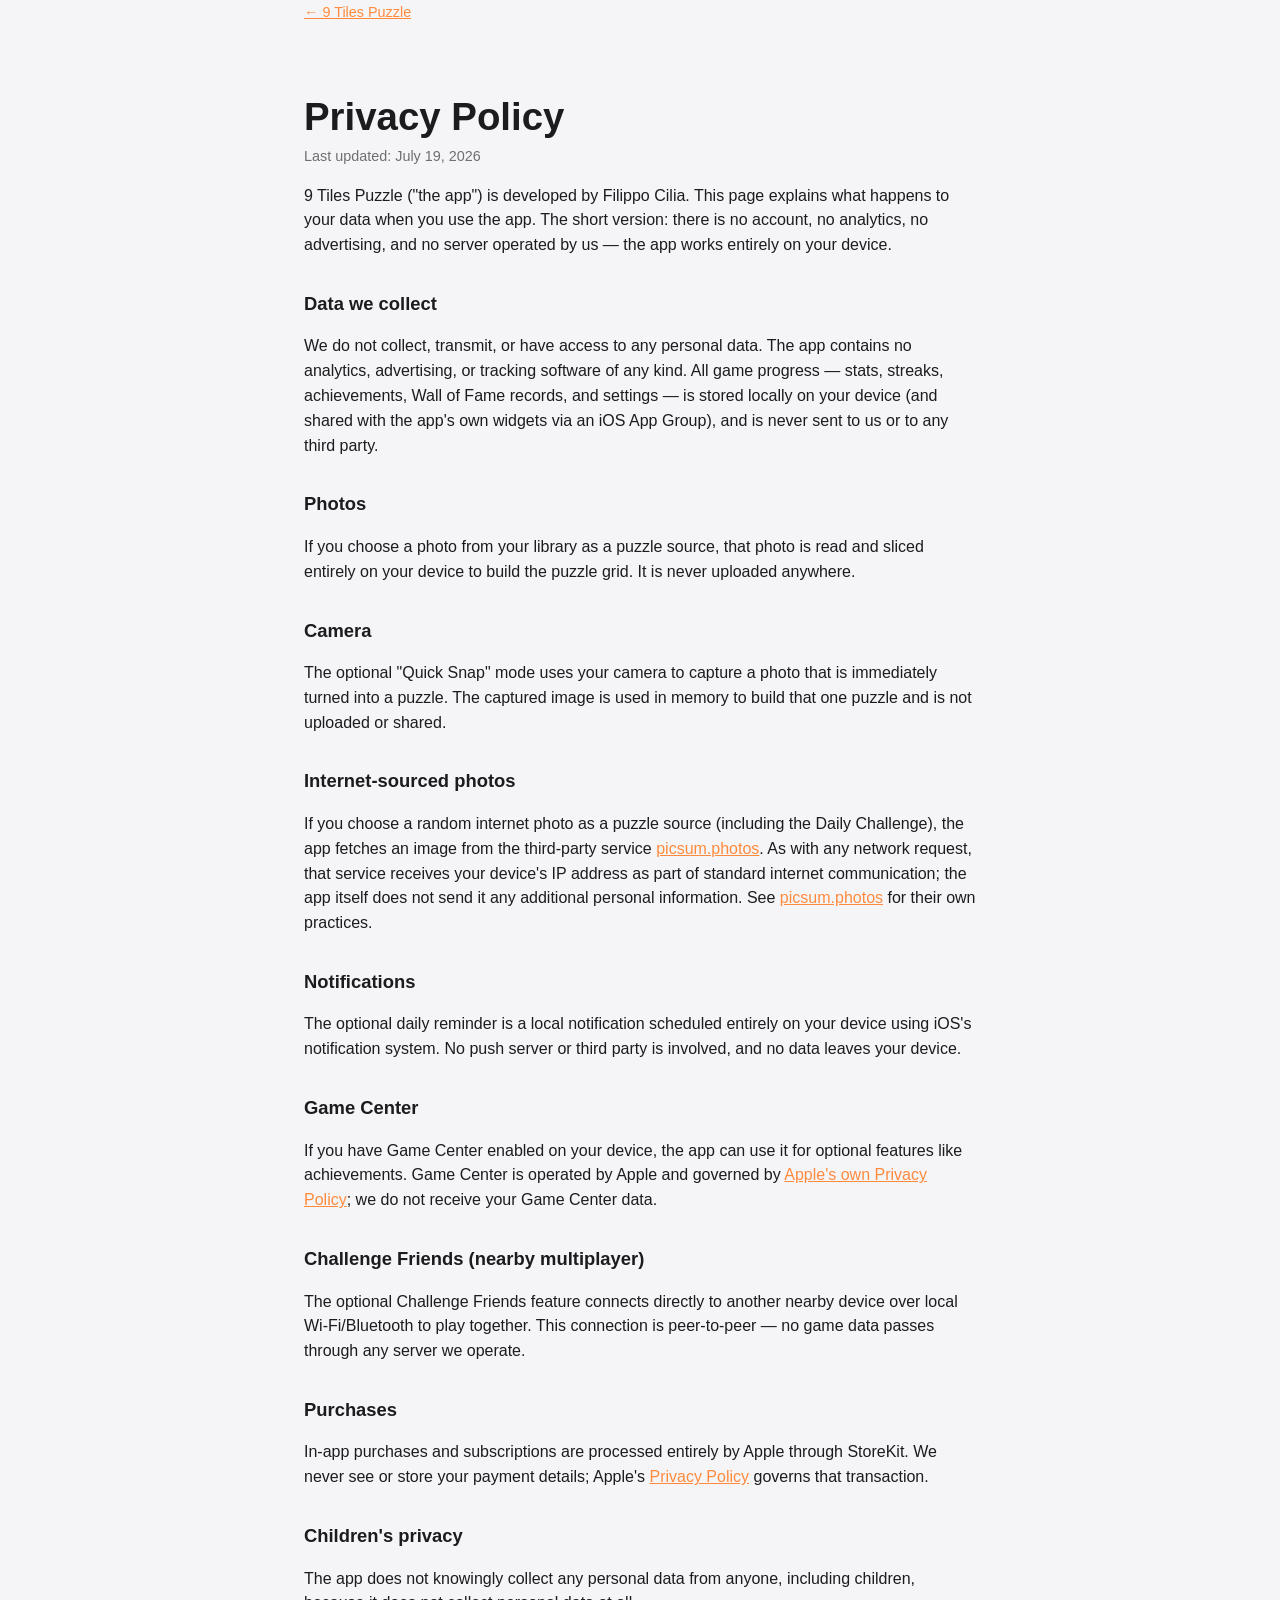
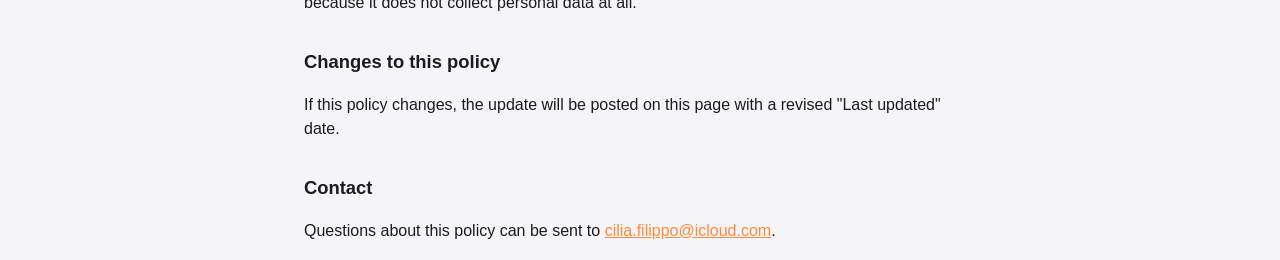
==== docs/privacy-policy.html @ 26ad038a "Add static privacy policy + landing page for GitHub Pages Hosts a simple landing page and Privacy Po" ====
<!doctype html>
<html lang="en">
<head>
  <meta charset="utf-8">
  <meta name="viewport" content="width=device-width, initial-scale=1">
  <title>Privacy Policy — 9 Tiles Puzzle</title>
  <meta name="description" content="Privacy Policy for the 9 Tiles Puzzle iOS app.">
  <link rel="icon" href="assets/favicon.png">
  <link rel="stylesheet" href="style.css">
</head>
<body>
  <div class="wrap legal">
    <a class="back-link" href="index.html">← 9 Tiles Puzzle</a>

    <h1>Privacy Policy</h1>
    <p class="updated">Last updated: July 19, 2026</p>

    <p>9 Tiles Puzzle ("the app") is developed by Filippo Cilia. This page explains what
    happens to your data when you use the app. The short version: there is no account,
    no analytics, no advertising, and no server operated by us — the app works entirely
    on your device.</p>

    <h2>Data we collect</h2>
    <p>We do not collect, transmit, or have access to any personal data. The app contains
    no analytics, advertising, or tracking software of any kind. All game progress —
    stats, streaks, achievements, Wall of Fame records, and settings — is stored locally
    on your device (and shared with the app's own widgets via an iOS App Group), and is
    never sent to us or to any third party.</p>

    <h2>Photos</h2>
    <p>If you choose a photo from your library as a puzzle source, that photo is read and
    sliced entirely on your device to build the puzzle grid. It is never uploaded anywhere.</p>

    <h2>Camera</h2>
    <p>The optional "Quick Snap" mode uses your camera to capture a photo that is
    immediately turned into a puzzle. The captured image is used in memory to build that
    one puzzle and is not uploaded or shared.</p>

    <h2>Internet-sourced photos</h2>
    <p>If you choose a random internet photo as a puzzle source (including the Daily
    Challenge), the app fetches an image from the third-party service
    <a href="https://picsum.photos">picsum.photos</a>. As with any network request, that
    service receives your device's IP address as part of standard internet
    communication; the app itself does not send it any additional personal information.
    See <a href="https://picsum.photos/">picsum.photos</a> for their own practices.</p>

    <h2>Notifications</h2>
    <p>The optional daily reminder is a local notification scheduled entirely on your
    device using iOS's notification system. No push server or third party is involved,
    and no data leaves your device.</p>

    <h2>Game Center</h2>
    <p>If you have Game Center enabled on your device, the app can use it for optional
    features like achievements. Game Center is operated by Apple and governed by
    <a href="https://www.apple.com/legal/privacy/">Apple's own Privacy Policy</a>; we do
    not receive your Game Center data.</p>

    <h2>Challenge Friends (nearby multiplayer)</h2>
    <p>The optional Challenge Friends feature connects directly to another nearby device
    over local Wi-Fi/Bluetooth to play together. This connection is peer-to-peer — no
    game data passes through any server we operate.</p>

    <h2>Purchases</h2>
    <p>In-app purchases and subscriptions are processed entirely by Apple through
    StoreKit. We never see or store your payment details; Apple's
    <a href="https://www.apple.com/legal/privacy/">Privacy Policy</a> governs that
    transaction.</p>

    <h2>Children's privacy</h2>
    <p>The app does not knowingly collect any personal data from anyone, including
    children, because it does not collect personal data at all.</p>

    <h2>Changes to this policy</h2>
    <p>If this policy changes, the update will be posted on this page with a revised
    "Last updated" date.</p>

    <h2>Contact</h2>
    <p>Questions about this policy can be sent to
    <a href="mailto:cilia.filippo@icloud.com">cilia.filippo@icloud.com</a>.</p>
  </div>
</body>
</html>
---- docs/style.css ----
:root {
  color-scheme: light dark;
  --bg: #f5f5f7;
  --surface: #ffffff;
  --text: #1c1c1e;
  --muted: #6e6e73;
  --accent: #ff8a3d;
  --accent2: #ff3d6e;
  --border: #e5e5ea;
}

@media (prefers-color-scheme: dark) {
  :root {
    --bg: #0b0b0d;
    --surface: #17171a;
    --text: #f2f2f3;
    --muted: #9a9aa0;
    --border: #2c2c30;
  }
}

* {
  box-sizing: border-box;
}

html {
  -webkit-text-size-adjust: 100%;
}

body {
  margin: 0;
  background: var(--bg);
  color: var(--text);
  font-family: -apple-system, BlinkMacSystemFont, "SF Pro Text", "Segoe UI", Roboto, sans-serif;
  line-height: 1.55;
}

.wrap {
  max-width: 720px;
  margin: 0 auto;
  padding: 0 1.5rem;
}

header.site {
  padding: 3rem 0 2rem;
  text-align: center;
}

.icon {
  width: 96px;
  height: 96px;
  border-radius: 22px;
  box-shadow: 0 8px 24px rgba(0, 0, 0, 0.18);
}

h1 {
  font-size: clamp(1.75rem, 5vw, 2.4rem);
  margin: 1.25rem 0 0.4rem;
}

.tagline {
  color: var(--muted);
  font-size: 1.1rem;
  margin: 0 0 1.5rem;
}

.badge-row {
  display: flex;
  justify-content: center;
  gap: 0.75rem;
  flex-wrap: wrap;
}

.btn {
  display: inline-block;
  padding: 0.7rem 1.4rem;
  border-radius: 999px;
  text-decoration: none;
  font-weight: 600;
  font-size: 0.95rem;
  transition: opacity 0.15s ease;
}

.btn:hover {
  opacity: 0.85;
}

.btn.primary {
  background: linear-gradient(135deg, var(--accent), var(--accent2));
  color: #fff;
}

.btn.secondary {
  background: var(--surface);
  color: var(--text);
  border: 1px solid var(--border);
}

main {
  padding-bottom: 3rem;
}

section {
  margin-bottom: 2.5rem;
}

section h2 {
  font-size: 1.3rem;
  margin-bottom: 0.9rem;
}

.features {
  display: grid;
  grid-template-columns: repeat(auto-fit, minmax(200px, 1fr));
  gap: 1rem;
  list-style: none;
  padding: 0;
  margin: 0;
}

.features li {
  background: var(--surface);
  border: 1px solid var(--border);
  border-radius: 14px;
  padding: 1rem 1.1rem;
}

.features li strong {
  display: block;
  margin-bottom: 0.25rem;
}

.features li span {
  color: var(--muted);
  font-size: 0.92rem;
}

footer.site {
  border-top: 1px solid var(--border);
  padding: 1.75rem 0 3rem;
  text-align: center;
  color: var(--muted);
  font-size: 0.9rem;
}

footer.site a {
  color: var(--muted);
}

footer.site .links {
  margin-bottom: 0.6rem;
}

footer.site .links a {
  margin: 0 0.5rem;
}

a {
  color: var(--accent);
}

.legal h1 {
  margin-top: 2.5rem;
}

.legal h2 {
  font-size: 1.15rem;
  margin-top: 2rem;
}

.legal p, .legal li {
  color: var(--text);
}

.legal .updated {
  color: var(--muted);
  font-size: 0.9rem;
  margin-top: -0.5rem;
}

.back-link {
  display: inline-block;
  margin-bottom: 1.5rem;
  font-size: 0.9rem;
}
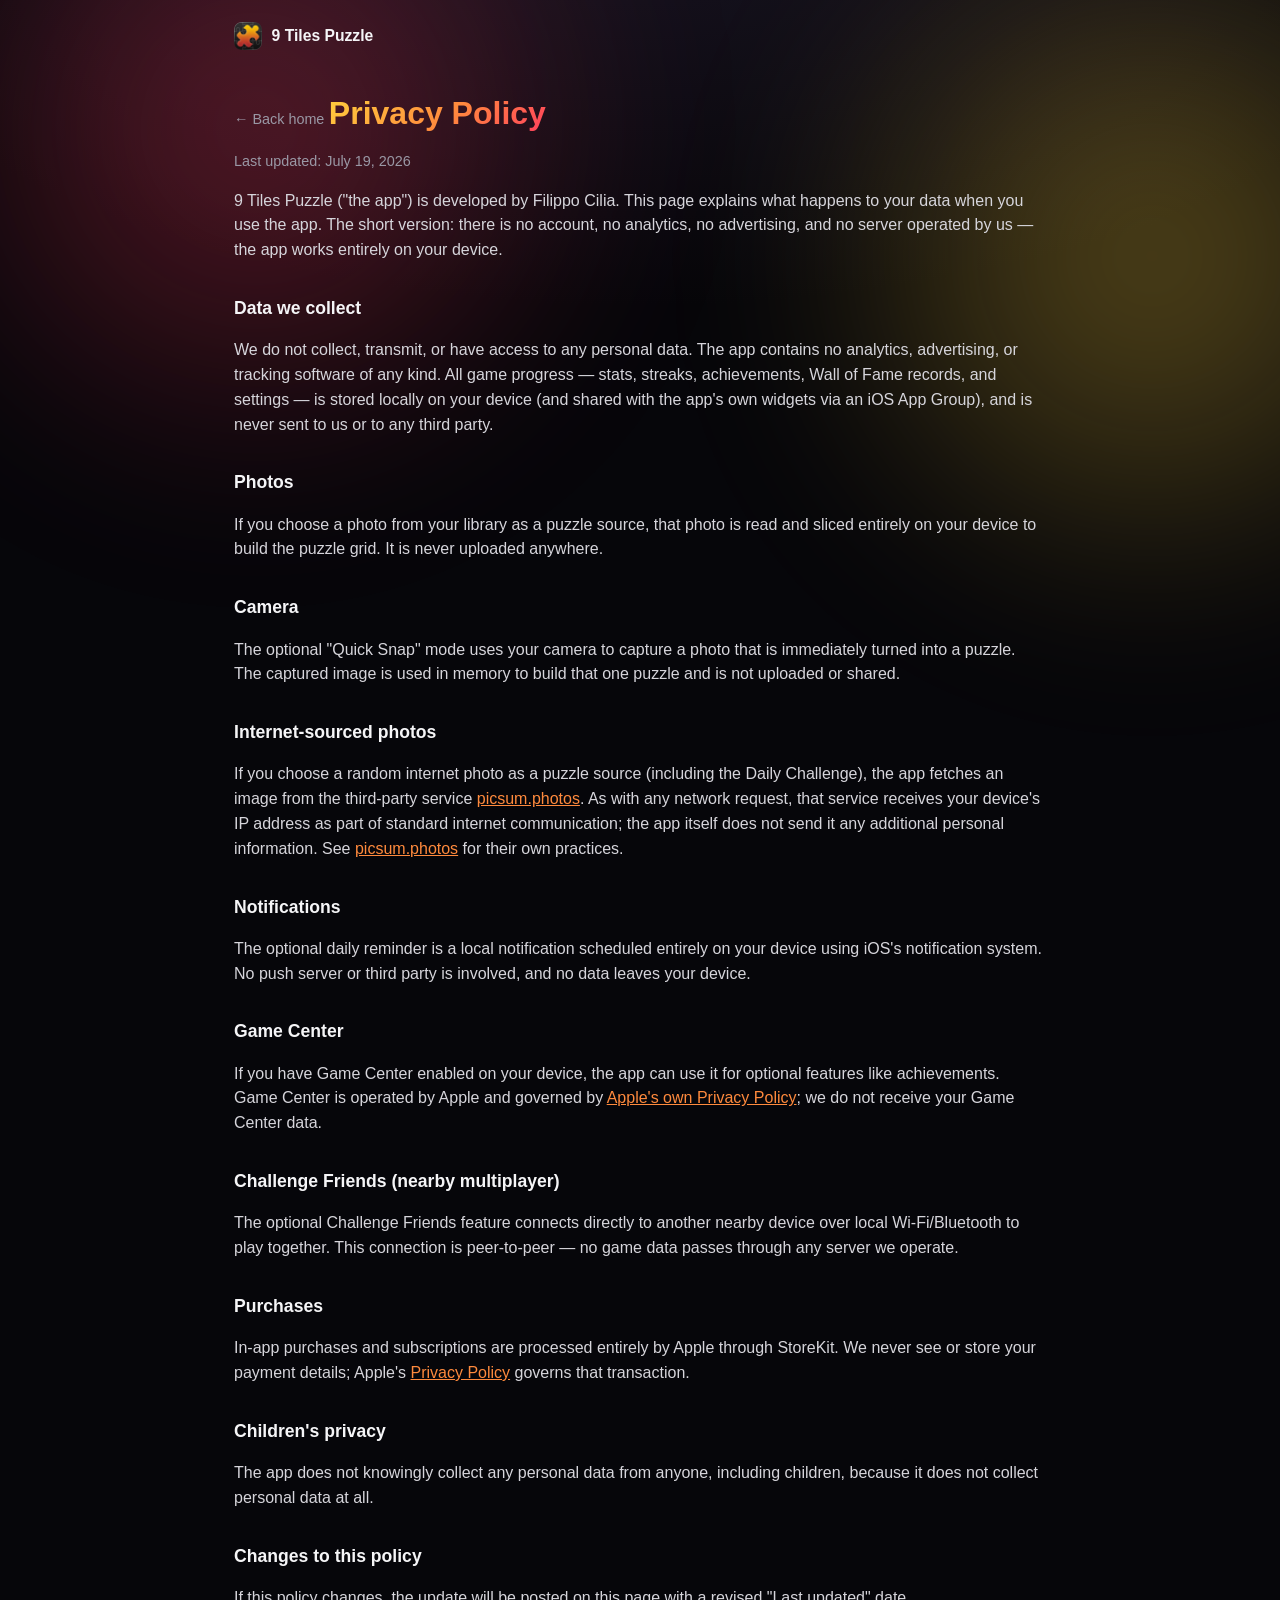
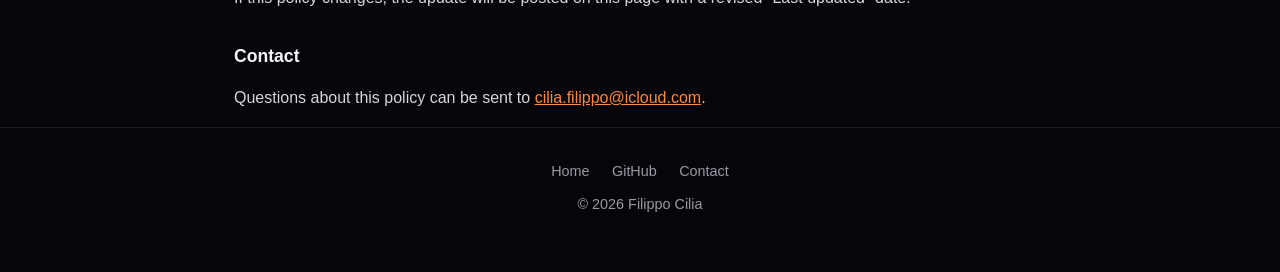
==== commit 76f9806f: "Add GitHub Pages landing site with Pre-order and Test the Beta buttons The docs/ site backs the Priv" ====
--- a/docs/privacy-policy.html
+++ b/docs/privacy-policy.html
@@ -9,8 +9,17 @@
   <link rel="stylesheet" href="style.css">
 </head>
 <body>
+  <div class="aurora" aria-hidden="true"></div>
+
+  <nav class="site">
+    <div class="wrap">
+      <img src="assets/icon.png" alt="">
+      <span>9 Tiles Puzzle</span>
+    </div>
+  </nav>
+
   <div class="wrap legal">
-    <a class="back-link" href="index.html">← 9 Tiles Puzzle</a>
+    <a class="back-link" href="index.html">← Back home</a>
 
     <h1>Privacy Policy</h1>
     <p class="updated">Last updated: July 19, 2026</p>
@@ -78,5 +87,16 @@
     <p>Questions about this policy can be sent to
     <a href="mailto:cilia.filippo@icloud.com">cilia.filippo@icloud.com</a>.</p>
   </div>
+
+  <footer class="site">
+    <div class="wrap">
+      <div class="links">
+        <a href="index.html">Home</a>
+        <a href="https://github.com/cilippofilia/NineTilesPuzzle">GitHub</a>
+        <a href="mailto:cilia.filippo@icloud.com">Contact</a>
+      </div>
+      <div>© 2026 Filippo Cilia</div>
+    </div>
+  </footer>
 </body>
 </html>
--- a/docs/style.css
+++ b/docs/style.css
@@ -1,22 +1,18 @@
 :root {
-  color-scheme: light dark;
-  --bg: #f5f5f7;
-  --surface: #ffffff;
-  --text: #1c1c1e;
-  --muted: #6e6e73;
-  --accent: #ff8a3d;
-  --accent2: #ff3d6e;
-  --border: #e5e5ea;
-}
-
-@media (prefers-color-scheme: dark) {
-  :root {
-    --bg: #0b0b0d;
-    --surface: #17171a;
-    --text: #f2f2f3;
-    --muted: #9a9aa0;
-    --border: #2c2c30;
-  }
+  color-scheme: dark;
+  --bg: #06060a;
+  --bg2: #0c0b12;
+  --surface: rgba(255, 255, 255, 0.045);
+  --surface-hover: rgba(255, 255, 255, 0.08);
+  --border: rgba(255, 255, 255, 0.09);
+  --text: #f5f5f7;
+  --muted: #9a98a5;
+  --yellow: #ffd23d;
+  --orange: #ff8a3d;
+  --red: #ff3d5e;
+  --brand-gradient: linear-gradient(135deg, var(--yellow), var(--orange) 55%, var(--red));
+  --radius-lg: 26px;
+  --radius-md: 16px;
 }
 
 * {
@@ -25,6 +21,13 @@
 
 html {
   -webkit-text-size-adjust: 100%;
+  scroll-behavior: smooth;
+}
+
+@media (prefers-reduced-motion: reduce) {
+  html {
+    scroll-behavior: auto;
+  }
 }
 
 body {
@@ -33,111 +36,313 @@
   color: var(--text);
   font-family: -apple-system, BlinkMacSystemFont, "SF Pro Text", "Segoe UI", Roboto, sans-serif;
   line-height: 1.55;
-}
+  overflow-x: hidden;
+}
+
+/* ---------- Ambient background ---------- */
+
+.aurora {
+  position: fixed;
+  inset: 0;
+  z-index: -1;
+  overflow: hidden;
+  background: radial-gradient(ellipse 120% 80% at 50% -10%, #171320 0%, var(--bg) 55%);
+}
+
+.aurora::before,
+.aurora::after {
+  content: "";
+  position: absolute;
+  width: 60vmax;
+  height: 60vmax;
+  border-radius: 50%;
+  filter: blur(90px);
+  opacity: 0.35;
+  will-change: transform;
+}
+
+.aurora::before {
+  top: -20vmax;
+  left: -10vmax;
+  background: radial-gradient(circle, var(--red), transparent 70%);
+  animation: drift1 26s ease-in-out infinite alternate;
+}
+
+.aurora::after {
+  top: -10vmax;
+  right: -20vmax;
+  background: radial-gradient(circle, var(--yellow), transparent 70%);
+  animation: drift2 22s ease-in-out infinite alternate;
+}
+
+@keyframes drift1 {
+  to {
+    transform: translate(8vmax, 10vmax) scale(1.15);
+  }
+}
+
+@keyframes drift2 {
+  to {
+    transform: translate(-10vmax, 8vmax) scale(1.1);
+  }
+}
+
+@media (prefers-reduced-motion: reduce) {
+  .aurora::before,
+  .aurora::after {
+    animation: none;
+  }
+}
+
+/* ---------- Layout ---------- */
 
 .wrap {
-  max-width: 720px;
+  max-width: 860px;
   margin: 0 auto;
   padding: 0 1.5rem;
 }
 
-header.site {
-  padding: 3rem 0 2rem;
+nav.site {
+  padding: 1.4rem 0;
+}
+
+nav.site .wrap {
+  max-width: 860px;
+  display: flex;
+  align-items: center;
+  gap: 0.6rem;
+}
+
+nav.site img {
+  width: 28px;
+  height: 28px;
+  border-radius: 7px;
+}
+
+nav.site span {
+  font-weight: 700;
+  font-size: 0.98rem;
+}
+
+header.hero {
+  padding: 2.5rem 0 3rem;
   text-align: center;
 }
 
-.icon {
-  width: 96px;
-  height: 96px;
-  border-radius: 22px;
-  box-shadow: 0 8px 24px rgba(0, 0, 0, 0.18);
-}
-
-h1 {
-  font-size: clamp(1.75rem, 5vw, 2.4rem);
-  margin: 1.25rem 0 0.4rem;
+.icon-orb {
+  position: relative;
+  width: 132px;
+  height: 132px;
+  margin: 0 auto 1.75rem;
+}
+
+.icon-orb::before {
+  content: "";
+  position: absolute;
+  inset: -30px;
+  background: var(--brand-gradient);
+  filter: blur(38px);
+  opacity: 0.55;
+  border-radius: 50%;
+  z-index: -1;
+}
+
+.icon-orb img {
+  width: 100%;
+  height: 100%;
+  border-radius: 30px;
+  box-shadow: 0 20px 50px rgba(0, 0, 0, 0.55), 0 0 0 1px rgba(255, 255, 255, 0.08) inset;
+  animation: float 6s ease-in-out infinite;
+}
+
+@keyframes float {
+  0%, 100% { transform: translateY(0); }
+  50% { transform: translateY(-10px); }
+}
+
+@media (prefers-reduced-motion: reduce) {
+  .icon-orb img {
+    animation: none;
+  }
+}
+
+h1.title {
+  font-size: clamp(2.4rem, 7vw, 3.6rem);
+  font-weight: 800;
+  letter-spacing: -0.02em;
+  margin: 0 0 0.6rem;
+  background: var(--brand-gradient);
+  background-size: 200% auto;
+  -webkit-background-clip: text;
+  background-clip: text;
+  color: transparent;
+  animation: sheen 7s ease-in-out infinite;
+}
+
+@keyframes sheen {
+  0%, 100% { background-position: 0% center; }
+  50% { background-position: 100% center; }
 }
 
 .tagline {
   color: var(--muted);
-  font-size: 1.1rem;
-  margin: 0 0 1.5rem;
+  font-size: clamp(1.05rem, 2.4vw, 1.25rem);
+  max-width: 34rem;
+  margin: 0 auto 2rem;
 }
 
 .badge-row {
   display: flex;
   justify-content: center;
-  gap: 0.75rem;
+  gap: 0.85rem;
   flex-wrap: wrap;
 }
 
 .btn {
-  display: inline-block;
-  padding: 0.7rem 1.4rem;
+  display: inline-flex;
+  align-items: center;
+  gap: 0.4rem;
+  padding: 0.8rem 1.6rem;
   border-radius: 999px;
   text-decoration: none;
   font-weight: 600;
-  font-size: 0.95rem;
-  transition: opacity 0.15s ease;
-}
-
-.btn:hover {
-  opacity: 0.85;
+  font-size: 0.98rem;
+  transition: transform 0.2s ease, box-shadow 0.2s ease, opacity 0.2s ease;
+}
+
+.btn:active {
+  transform: scale(0.97);
 }
 
 .btn.primary {
-  background: linear-gradient(135deg, var(--accent), var(--accent2));
-  color: #fff;
+  background: var(--brand-gradient);
+  background-size: 200% auto;
+  color: #171008;
+  box-shadow: 0 8px 24px rgba(255, 100, 60, 0.35);
+}
+
+.btn.primary:hover {
+  background-position: right center;
+  box-shadow: 0 10px 30px rgba(255, 100, 60, 0.5);
+  transform: translateY(-2px);
 }
 
 .btn.secondary {
   background: var(--surface);
   color: var(--text);
   border: 1px solid var(--border);
-}
+  backdrop-filter: blur(12px);
+}
+
+.btn.secondary:hover {
+  background: var(--surface-hover);
+  transform: translateY(-2px);
+}
+
+/* ---------- Sections ---------- */
 
 main {
   padding-bottom: 3rem;
 }
 
 section {
-  margin-bottom: 2.5rem;
+  margin-bottom: 3rem;
+  opacity: 0;
+  transform: translateY(18px);
+  transition: opacity 0.6s ease, transform 0.6s ease;
+}
+
+section.in-view {
+  opacity: 1;
+  transform: none;
+}
+
+@media (prefers-reduced-motion: reduce) {
+  section {
+    opacity: 1;
+    transform: none;
+  }
+}
+
+section .eyebrow {
+  display: block;
+  color: var(--orange);
+  font-weight: 700;
+  font-size: 0.8rem;
+  letter-spacing: 0.08em;
+  text-transform: uppercase;
+  margin-bottom: 0.4rem;
 }
 
 section h2 {
-  font-size: 1.3rem;
-  margin-bottom: 0.9rem;
+  font-size: clamp(1.4rem, 3vw, 1.7rem);
+  margin: 0 0 1.2rem;
+  letter-spacing: -0.01em;
 }
 
 .features {
   display: grid;
-  grid-template-columns: repeat(auto-fit, minmax(200px, 1fr));
+  grid-template-columns: repeat(auto-fit, minmax(210px, 1fr));
   gap: 1rem;
   list-style: none;
   padding: 0;
   margin: 0;
+  perspective: 900px;
 }
 
 .features li {
+  position: relative;
   background: var(--surface);
   border: 1px solid var(--border);
-  border-radius: 14px;
-  padding: 1rem 1.1rem;
+  border-radius: var(--radius-md);
+  padding: 1.2rem 1.3rem;
+  backdrop-filter: blur(14px);
+  transition: transform 0.25s ease, border-color 0.25s ease, background 0.25s ease;
+  overflow: hidden;
+}
+
+.features li::before {
+  content: "";
+  position: absolute;
+  inset: 0;
+  background: var(--card-glow, var(--brand-gradient));
+  opacity: 0;
+  transition: opacity 0.25s ease;
+}
+
+.features li:hover {
+  border-color: rgba(255, 255, 255, 0.22);
+  background: var(--surface-hover);
+}
+
+.features li:hover::before {
+  opacity: 0.08;
+}
+
+.features li .glyph {
+  font-size: 1.4rem;
+  display: block;
+  margin-bottom: 0.5rem;
 }
 
 .features li strong {
   display: block;
-  margin-bottom: 0.25rem;
-}
-
-.features li span {
+  margin-bottom: 0.3rem;
+  font-size: 1.02rem;
+  position: relative;
+}
+
+.features li span.desc {
   color: var(--muted);
   font-size: 0.92rem;
-}
+  position: relative;
+}
+
+/* ---------- Footer ---------- */
 
 footer.site {
   border-top: 1px solid var(--border);
-  padding: 1.75rem 0 3rem;
+  padding: 2rem 0 3.5rem;
   text-align: center;
   color: var(--muted);
   font-size: 0.9rem;
@@ -145,41 +350,65 @@
 
 footer.site a {
   color: var(--muted);
+  text-decoration: none;
+}
+
+footer.site a:hover {
+  color: var(--text);
 }
 
 footer.site .links {
-  margin-bottom: 0.6rem;
-}
-
-footer.site .links a {
-  margin: 0 0.5rem;
+  margin-bottom: 0.7rem;
+  display: flex;
+  justify-content: center;
+  gap: 1.4rem;
+  flex-wrap: wrap;
 }
 
 a {
-  color: var(--accent);
+  color: var(--orange);
+}
+
+/* ---------- Legal page ---------- */
+
+.legal .wrap {
+  max-width: 700px;
 }
 
 .legal h1 {
-  margin-top: 2.5rem;
+  margin-top: 1rem;
+  background: var(--brand-gradient);
+  -webkit-background-clip: text;
+  background-clip: text;
+  color: transparent;
+  display: inline-block;
 }
 
 .legal h2 {
-  font-size: 1.15rem;
+  font-size: 1.1rem;
   margin-top: 2rem;
 }
 
 .legal p, .legal li {
-  color: var(--text);
+  color: #d6d5db;
 }
 
 .legal .updated {
   color: var(--muted);
   font-size: 0.9rem;
-  margin-top: -0.5rem;
+  margin-top: -0.6rem;
 }
 
 .back-link {
-  display: inline-block;
+  display: inline-flex;
+  align-items: center;
+  gap: 0.3rem;
   margin-bottom: 1.5rem;
   font-size: 0.9rem;
-}
+  color: var(--muted);
+  text-decoration: none;
+}
+
+.back-link:hover {
+  color: var(--text);
+}
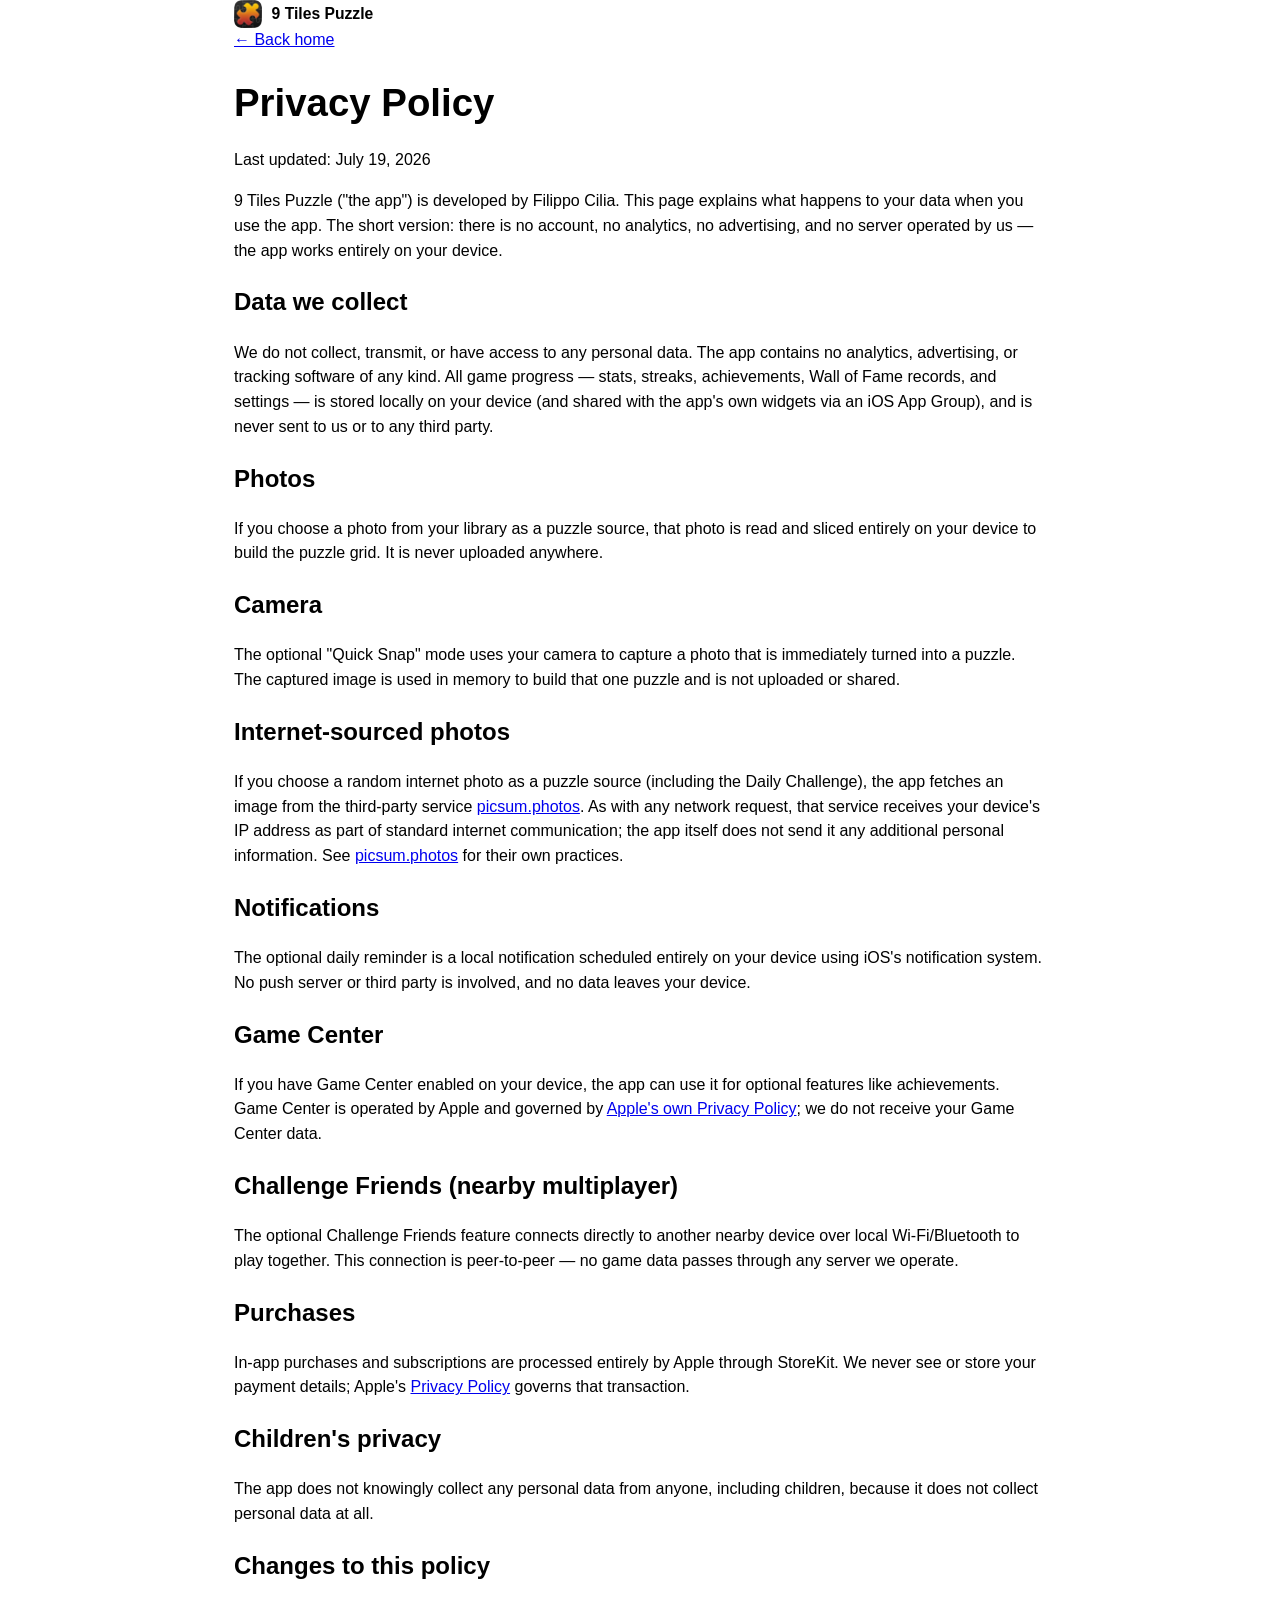
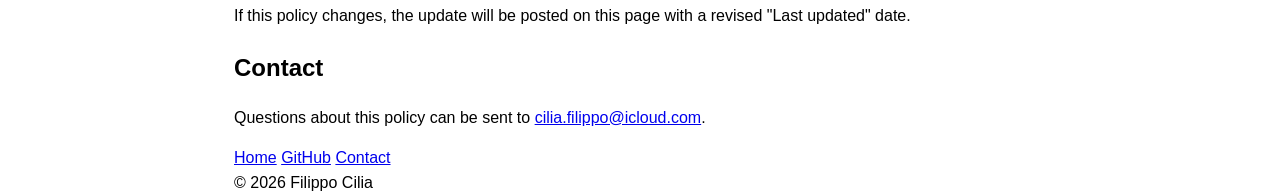
==== commit 4238152b: "Merge branch 'feature/monetization'" ====
--- a/docs/privacy-policy.html
+++ b/docs/privacy-policy.html
@@ -87,7 +87,6 @@
     <p>Questions about this policy can be sent to
     <a href="mailto:cilia.filippo@icloud.com">cilia.filippo@icloud.com</a>.</p>
   </div>
-
   <footer class="site">
     <div class="wrap">
       <div class="links">
--- a/docs/style.css
+++ b/docs/style.css
@@ -1,18 +1,34 @@
 :root {
-  color-scheme: dark;
-  --bg: #06060a;
-  --bg2: #0c0b12;
-  --surface: rgba(255, 255, 255, 0.045);
-  --surface-hover: rgba(255, 255, 255, 0.08);
-  --border: rgba(255, 255, 255, 0.09);
-  --text: #f5f5f7;
-  --muted: #9a98a5;
-  --yellow: #ffd23d;
-  --orange: #ff8a3d;
-  --red: #ff3d5e;
-  --brand-gradient: linear-gradient(135deg, var(--yellow), var(--orange) 55%, var(--red));
-  --radius-lg: 26px;
-  --radius-md: 16px;
+:root {
+  color-scheme: light dark;
+  --bg: #f5f5f7;
+  --surface: #ffffff;
+  --text: #1c1c1e;
+  --muted: #6e6e73;
+  --accent: #ff8a3d;
+  --accent2: #ff3d6e;
+  --border: #e5e5ea;
+}
+
+/* Dark theme variables */
+@media (prefers-color-scheme: dark) {
+  :root {
+    color-scheme: dark;
+    --bg: #06060a;
+    --bg2: #0c0b12;
+    --surface: rgba(255, 255, 255, 0.045);
+    --surface-hover: rgba(255, 255, 255, 0.08);
+    --border: rgba(255, 255, 255, 0.09);
+    --text: #f5f5f7;
+    --muted: #9a98a5;
+    --yellow: #ffd23d;
+    --orange: #ff8a3d;
+    --red: #ff3d5e;
+    --brand-gradient: linear-gradient(135deg, var(--yellow), var(--orange) 55%, var(--red));
+    --radius-lg: 26px;
+    --radius-md: 16px;
+  }
+}
 }
 
 * {
@@ -98,6 +114,9 @@
 
 .wrap {
   max-width: 860px;
+  margin: 0 auto;
+  padding: 0 1.5rem;
+}
   margin: 0 auto;
   padding: 0 1.5rem;
 }
@@ -184,20 +203,47 @@
   50% { background-position: 100% center; }
 }
 
+header.site {
+  padding: 3rem 0 2rem;
+  text-align: center;
+}
+
+.icon {
+  width: 96px;
+  height: 96px;
+  border-radius: 22px;
+  box-shadow: 0 8px 24px rgba(0, 0, 0, 0.18);
+}
+
+h1 {
+  font-size: clamp(1.75rem, 5vw, 2.4rem);
+  margin: 1.25rem 0 0.4rem;
+}
+}
+
+.tagline {
+  color: var(--muted);
 .tagline {
   color: var(--muted);
   font-size: clamp(1.05rem, 2.4vw, 1.25rem);
   max-width: 34rem;
   margin: 0 auto 2rem;
 }
-
+}
+
+.badge-row {
+  display: flex;
+  justify-content: center;
 .badge-row {
   display: flex;
   justify-content: center;
   gap: 0.85rem;
   flex-wrap: wrap;
 }
-
+  flex-wrap: wrap;
+}
+
+.btn {
 .btn {
   display: inline-flex;
   align-items: center;
@@ -227,6 +273,15 @@
   transform: translateY(-2px);
 }
 
+.btn:hover {
+  opacity: 0.85;
+}
+}
+
+.btn.secondary {
+  background: var(--surface);
+  color: var(--text);
+  border: 1px solid var(--border);
 .btn.secondary {
   background: var(--surface);
   color: var(--text);
@@ -240,11 +295,11 @@
 }
 
 /* ---------- Sections ---------- */
-
 main {
   padding-bottom: 3rem;
 }
 
+section {
 section {
   margin-bottom: 3rem;
   opacity: 0;
@@ -279,7 +334,10 @@
   margin: 0 0 1.2rem;
   letter-spacing: -0.01em;
 }
-
+}
+
+.features {
+  display: grid;
 .features {
   display: grid;
   grid-template-columns: repeat(auto-fit, minmax(210px, 1fr));
@@ -287,9 +345,11 @@
   list-style: none;
   padding: 0;
   margin: 0;
-  perspective: 900px;
-}
-
+}
+  gap: 1rem;
+  list-style: none;
+  padding: 0;
+  margin: 0;
 .features li {
   position: relative;
   background: var(--surface);
@@ -324,7 +384,10 @@
   display: block;
   margin-bottom: 0.5rem;
 }
-
+}
+
+.features li strong {
+  display: block;
 .features li strong {
   display: block;
   margin-bottom: 0.3rem;
@@ -337,12 +400,6 @@
   font-size: 0.92rem;
   position: relative;
 }
-
-/* ---------- Footer ---------- */
-
-footer.site {
-  border-top: 1px solid var(--border);
-  padding: 2rem 0 3.5rem;
   text-align: center;
   color: var(--muted);
   font-size: 0.9rem;
@@ -350,6 +407,7 @@
 
 footer.site a {
   color: var(--muted);
+footer.site a {
   text-decoration: none;
 }
 
@@ -388,11 +446,18 @@
   font-size: 1.1rem;
   margin-top: 2rem;
 }
+  margin-top: 2rem;
+}
 
 .legal p, .legal li {
-  color: #d6d5db;
-}
-
+.legal p, .legal li {
+  color: var(--text);
+}
+}
+
+.legal .updated {
+  color: var(--muted);
+  font-size: 0.9rem;
 .legal .updated {
   color: var(--muted);
   font-size: 0.9rem;
@@ -412,3 +477,4 @@
 .back-link:hover {
   color: var(--text);
 }
+}
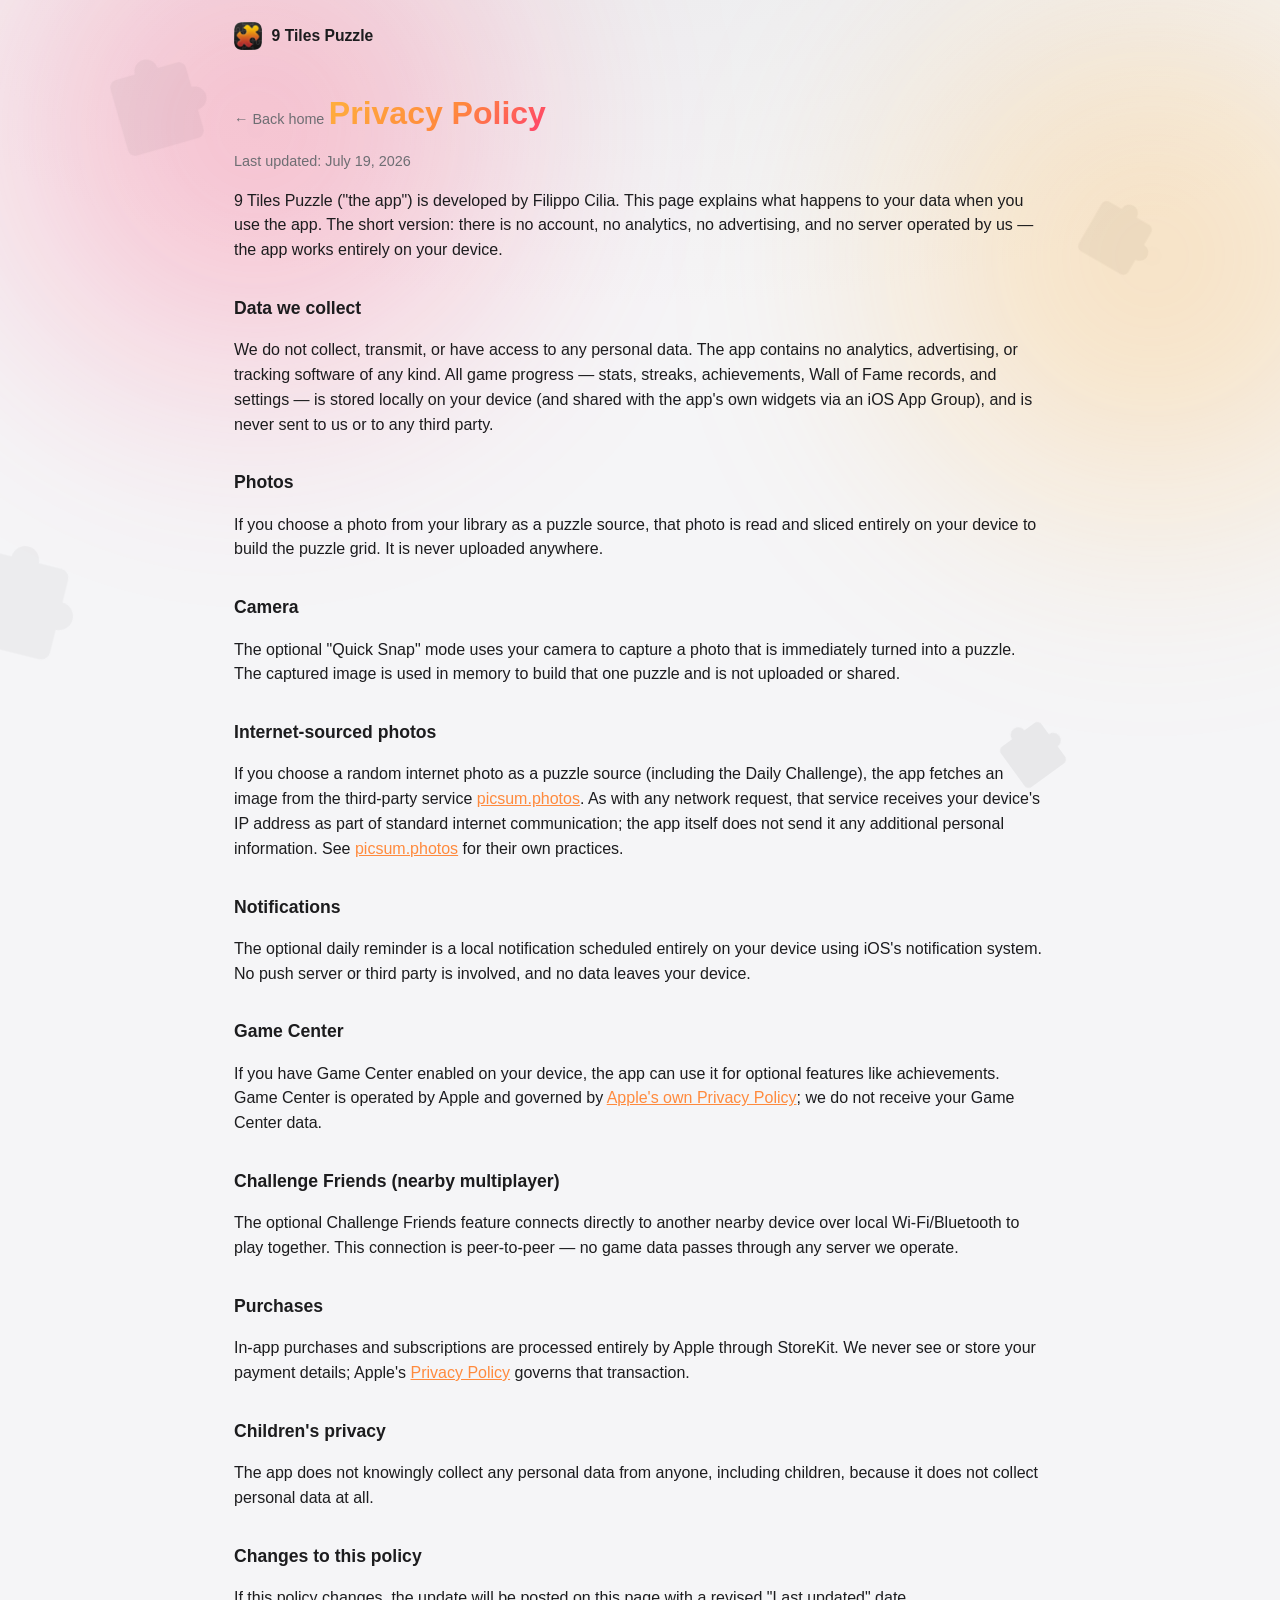
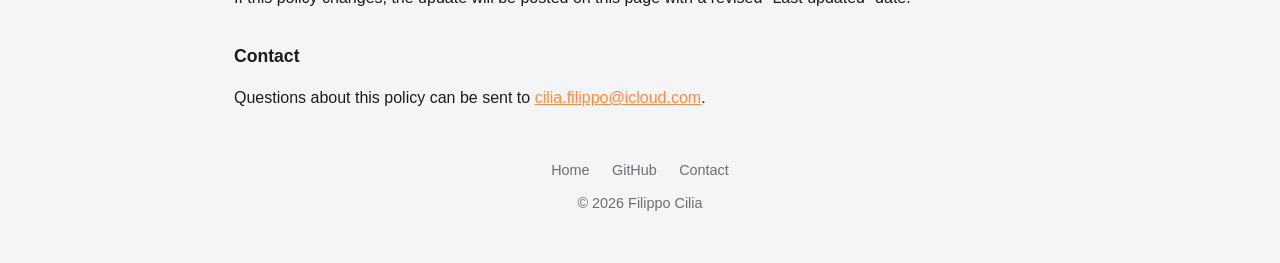
==== commit 4c0ec935: "Add floating puzzle-piece watermarks to the landing site background Matches the subtle jigsaw-piece " ====
--- a/docs/privacy-policy.html
+++ b/docs/privacy-policy.html
@@ -9,7 +9,12 @@
   <link rel="stylesheet" href="style.css">
 </head>
 <body>
-  <div class="aurora" aria-hidden="true"></div>
+  <div class="aurora" aria-hidden="true">
+    <div class="piece" style="width:110px; height:110px; top:6%; left:8%; --piece-rotate:-16deg; --piece-opacity:0.05; --piece-duration:19s; --piece-delay:-2s;"></div>
+    <div class="piece" style="width:80px; height:80px; top:22%; left:84%; --piece-rotate:30deg; --piece-opacity:0.06; --piece-duration:16s; --piece-delay:-6s;"></div>
+    <div class="piece" style="width:130px; height:130px; top:60%; left:-4%; --piece-rotate:14deg; --piece-opacity:0.045; --piece-duration:21s; --piece-delay:-9s;"></div>
+    <div class="piece" style="width:70px; height:70px; top:80%; left:78%; --piece-rotate:-36deg; --piece-opacity:0.06; --piece-duration:14s; --piece-delay:-3s;"></div>
+  </div>
 
   <nav class="site">
     <div class="wrap">
--- a/docs/style.css
+++ b/docs/style.css
@@ -1,13 +1,21 @@
-:root {
 :root {
   color-scheme: light dark;
   --bg: #f5f5f7;
+  --bg2: #ececee;
   --surface: #ffffff;
+  --surface-hover: #f0f0f2;
   --text: #1c1c1e;
   --muted: #6e6e73;
   --accent: #ff8a3d;
   --accent2: #ff3d6e;
   --border: #e5e5ea;
+  --yellow: #ffb23d;
+  --orange: #ff8a3d;
+  --red: #ff3d6e;
+  --brand-gradient: linear-gradient(135deg, var(--yellow), var(--orange) 55%, var(--red));
+  --radius-lg: 26px;
+  --radius-md: 16px;
+  --piece-svg: url("data:image/svg+xml,%3Csvg xmlns='http://www.w3.org/2000/svg' viewBox='-20 -20 140 140'%3E%3Cpath d='M10 0 H35 C35 -8.284 41.716 -15 50 -15 C58.284 -15 65 -8.284 65 0 H90 C95.523 0 100 4.477 100 10 V35 C108.284 35 115 41.716 115 50 C115 58.284 108.284 65 100 65 V90 C100 95.523 95.523 100 90 100 H10 C4.477 100 0 95.523 0 90 V10 C0 4.477 4.477 0 10 0 Z'/%3E%3C/svg%3E");
 }
 
 /* Dark theme variables */
@@ -24,11 +32,7 @@
     --yellow: #ffd23d;
     --orange: #ff8a3d;
     --red: #ff3d5e;
-    --brand-gradient: linear-gradient(135deg, var(--yellow), var(--orange) 55%, var(--red));
-    --radius-lg: 26px;
-    --radius-md: 16px;
-  }
-}
+  }
 }
 
 * {
@@ -62,7 +66,7 @@
   inset: 0;
   z-index: -1;
   overflow: hidden;
-  background: radial-gradient(ellipse 120% 80% at 50% -10%, #171320 0%, var(--bg) 55%);
+  background: radial-gradient(ellipse 120% 80% at 50% -10%, var(--bg2), var(--bg) 55%);
 }
 
 .aurora::before,
@@ -110,13 +114,43 @@
   }
 }
 
+/* ---------- Floating puzzle pieces ---------- */
+
+.piece {
+  position: absolute;
+  background: var(--text);
+  opacity: var(--piece-opacity, 0.06);
+  -webkit-mask-image: var(--piece-svg);
+  mask-image: var(--piece-svg);
+  -webkit-mask-size: contain;
+  mask-size: contain;
+  -webkit-mask-repeat: no-repeat;
+  mask-repeat: no-repeat;
+  transform: rotate(var(--piece-rotate, 0deg));
+  animation: pieceFloat var(--piece-duration, 16s) ease-in-out infinite alternate;
+  animation-delay: var(--piece-delay, 0s);
+  will-change: transform;
+}
+
+@keyframes pieceFloat {
+  0% {
+    transform: rotate(var(--piece-rotate, 0deg)) translateY(0);
+  }
+  100% {
+    transform: rotate(var(--piece-rotate, 0deg)) translateY(-22px);
+  }
+}
+
+@media (prefers-reduced-motion: reduce) {
+  .piece {
+    animation: none;
+  }
+}
+
 /* ---------- Layout ---------- */
 
 .wrap {
   max-width: 860px;
-  margin: 0 auto;
-  padding: 0 1.5rem;
-}
   margin: 0 auto;
   padding: 0 1.5rem;
 }
@@ -203,47 +237,20 @@
   50% { background-position: 100% center; }
 }
 
-header.site {
-  padding: 3rem 0 2rem;
-  text-align: center;
-}
-
-.icon {
-  width: 96px;
-  height: 96px;
-  border-radius: 22px;
-  box-shadow: 0 8px 24px rgba(0, 0, 0, 0.18);
-}
-
-h1 {
-  font-size: clamp(1.75rem, 5vw, 2.4rem);
-  margin: 1.25rem 0 0.4rem;
-}
-}
-
-.tagline {
-  color: var(--muted);
 .tagline {
   color: var(--muted);
   font-size: clamp(1.05rem, 2.4vw, 1.25rem);
   max-width: 34rem;
   margin: 0 auto 2rem;
 }
-}
-
-.badge-row {
-  display: flex;
-  justify-content: center;
+
 .badge-row {
   display: flex;
   justify-content: center;
   gap: 0.85rem;
   flex-wrap: wrap;
 }
-  flex-wrap: wrap;
-}
-
-.btn {
+
 .btn {
   display: inline-flex;
   align-items: center;
@@ -276,12 +283,7 @@
 .btn:hover {
   opacity: 0.85;
 }
-}
-
-.btn.secondary {
-  background: var(--surface);
-  color: var(--text);
-  border: 1px solid var(--border);
+
 .btn.secondary {
   background: var(--surface);
   color: var(--text);
@@ -299,7 +301,6 @@
   padding-bottom: 3rem;
 }
 
-section {
 section {
   margin-bottom: 3rem;
   opacity: 0;
@@ -334,10 +335,7 @@
   margin: 0 0 1.2rem;
   letter-spacing: -0.01em;
 }
-}
-
-.features {
-  display: grid;
+
 .features {
   display: grid;
   grid-template-columns: repeat(auto-fit, minmax(210px, 1fr));
@@ -346,10 +344,7 @@
   padding: 0;
   margin: 0;
 }
-  gap: 1rem;
-  list-style: none;
-  padding: 0;
-  margin: 0;
+
 .features li {
   position: relative;
   background: var(--surface);
@@ -384,10 +379,7 @@
   display: block;
   margin-bottom: 0.5rem;
 }
-}
-
-.features li strong {
-  display: block;
+
 .features li strong {
   display: block;
   margin-bottom: 0.3rem;
@@ -400,6 +392,11 @@
   font-size: 0.92rem;
   position: relative;
 }
+
+/* ---------- Footer ---------- */
+
+footer.site {
+  padding: 2rem 0 3rem;
   text-align: center;
   color: var(--muted);
   font-size: 0.9rem;
@@ -407,7 +404,6 @@
 
 footer.site a {
   color: var(--muted);
-footer.site a {
   text-decoration: none;
 }
 
@@ -446,18 +442,11 @@
   font-size: 1.1rem;
   margin-top: 2rem;
 }
-  margin-top: 2rem;
-}
-
-.legal p, .legal li {
+
 .legal p, .legal li {
   color: var(--text);
 }
-}
-
-.legal .updated {
-  color: var(--muted);
-  font-size: 0.9rem;
+
 .legal .updated {
   color: var(--muted);
   font-size: 0.9rem;
@@ -477,4 +466,3 @@
 .back-link:hover {
   color: var(--text);
 }
-}
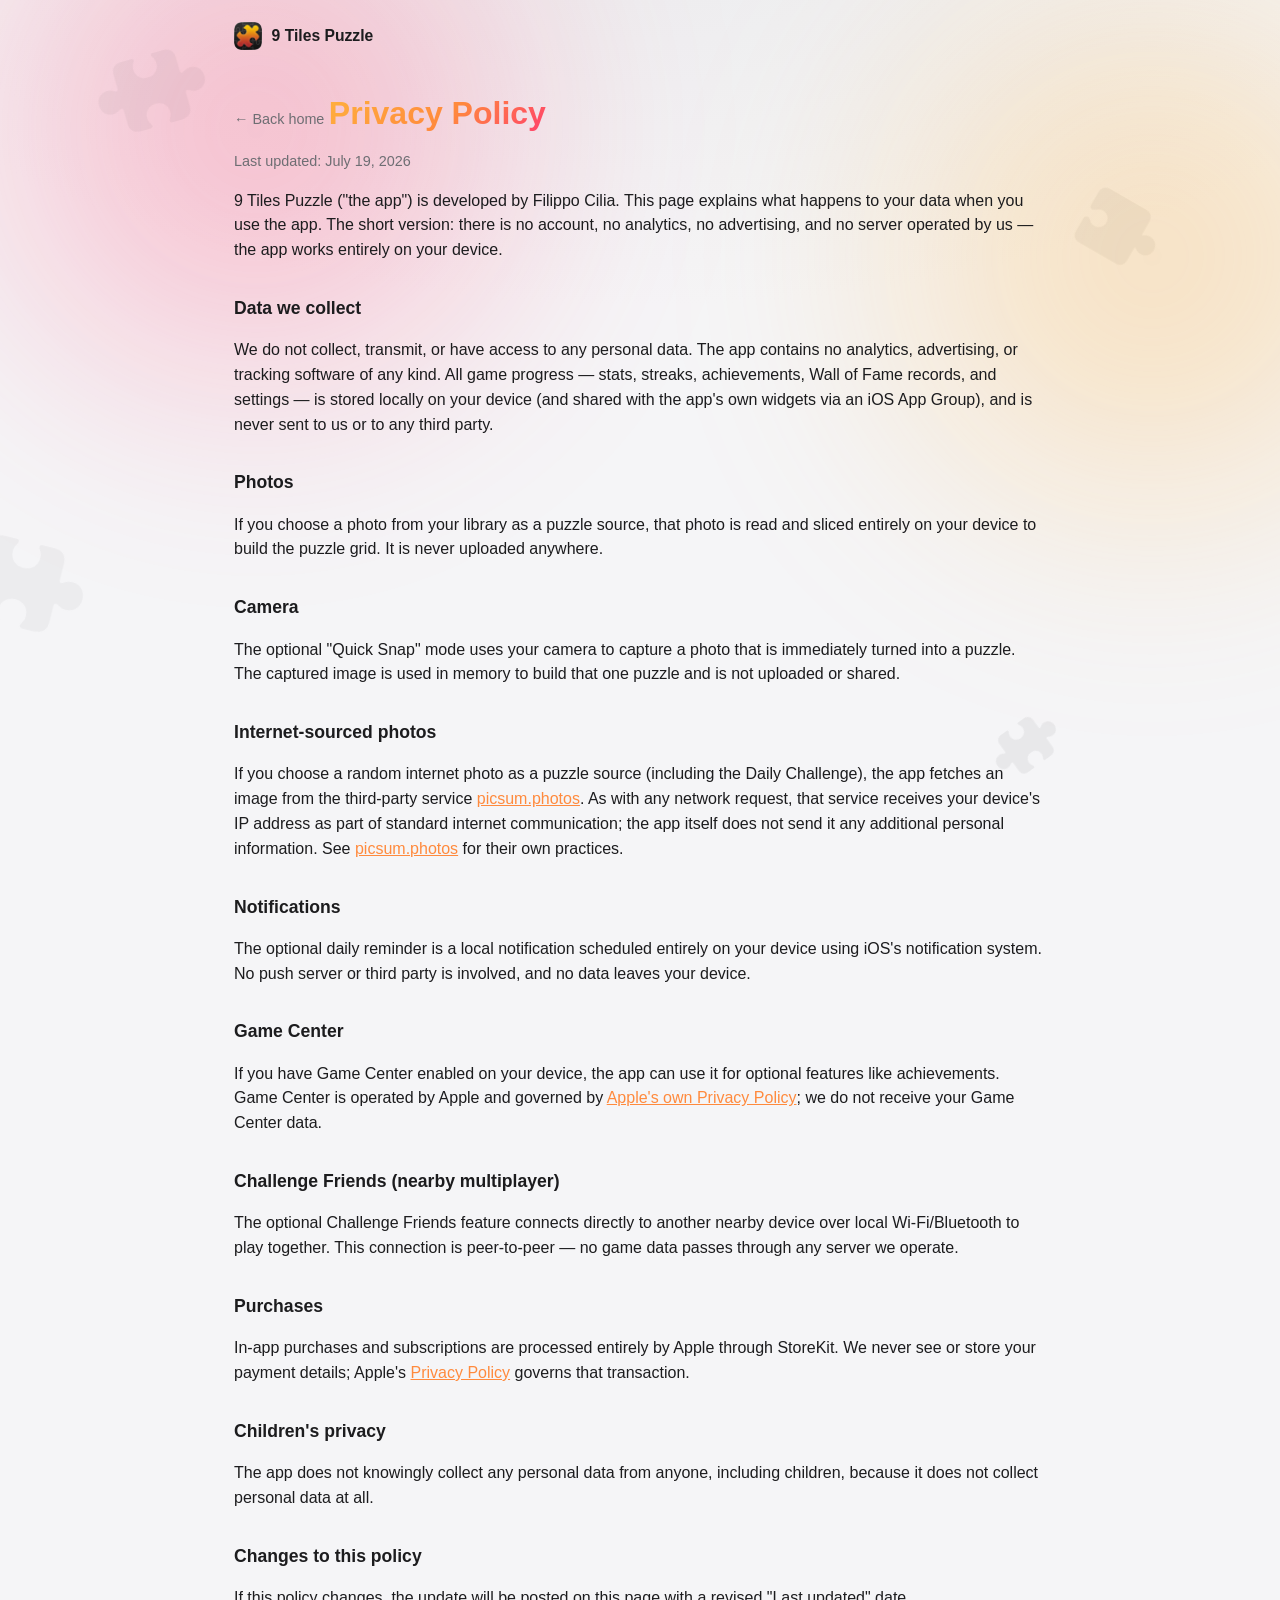
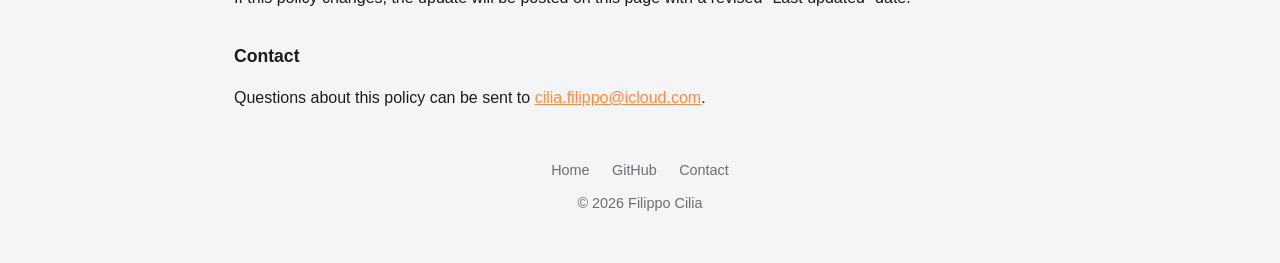
==== commit 9b3c1e80: "Use real puzzlepiece.fill / puzzlepiece.extension.fill SF Symbol shapes for background pieces Replac" ====
--- a/docs/privacy-policy.html
+++ b/docs/privacy-policy.html
@@ -11,7 +11,7 @@
 <body>
   <div class="aurora" aria-hidden="true">
     <div class="piece" style="width:110px; height:110px; top:6%; left:8%; --piece-rotate:-16deg; --piece-opacity:0.05; --piece-duration:19s; --piece-delay:-2s;"></div>
-    <div class="piece" style="width:80px; height:80px; top:22%; left:84%; --piece-rotate:30deg; --piece-opacity:0.06; --piece-duration:16s; --piece-delay:-6s;"></div>
+    <div class="piece" style="width:80px; height:80px; top:22%; left:84%; --piece-rotate:30deg; --piece-opacity:0.06; --piece-duration:16s; --piece-delay:-6s; --piece-mask:var(--piece-svg-alt);"></div>
     <div class="piece" style="width:130px; height:130px; top:60%; left:-4%; --piece-rotate:14deg; --piece-opacity:0.045; --piece-duration:21s; --piece-delay:-9s;"></div>
     <div class="piece" style="width:70px; height:70px; top:80%; left:78%; --piece-rotate:-36deg; --piece-opacity:0.06; --piece-duration:14s; --piece-delay:-3s;"></div>
   </div>
--- a/docs/style.css
+++ b/docs/style.css
@@ -15,7 +15,8 @@
   --brand-gradient: linear-gradient(135deg, var(--yellow), var(--orange) 55%, var(--red));
   --radius-lg: 26px;
   --radius-md: 16px;
-  --piece-svg: url("data:image/svg+xml,%3Csvg xmlns='http://www.w3.org/2000/svg' viewBox='-20 -20 140 140'%3E%3Cpath d='M10 0 H35 C35 -8.284 41.716 -15 50 -15 C58.284 -15 65 -8.284 65 0 H90 C95.523 0 100 4.477 100 10 V35 C108.284 35 115 41.716 115 50 C115 58.284 108.284 65 100 65 V90 C100 95.523 95.523 100 90 100 H10 C4.477 100 0 95.523 0 90 V10 C0 4.477 4.477 0 10 0 Z'/%3E%3C/svg%3E");
+  --piece-svg: url("data:image/svg+xml,%3Csvg xmlns='http://www.w3.org/2000/svg' viewBox='0 0 545.215 358.74'%3E%3Cpath fill='white' d='M0 179.004C0 217.676 27.2461 238.77 57.8613 238.77C71.1914 238.77 80.8594 235.254 93.457 227.051C103.857 220.605 111.475 224.707 111.475 233.643L111.475 305.713C111.475 339.844 130.371 358.154 164.941 358.154L217.969 358.154C226.904 358.154 231.152 350.537 224.561 340.137C216.357 327.539 212.842 317.871 212.842 304.541C212.842 273.926 234.082 246.68 272.607 246.68C311.279 246.68 332.52 273.926 332.52 304.541C332.52 317.871 328.857 327.539 320.654 340.137C314.209 350.537 318.311 358.154 327.246 358.154L380.273 358.154C414.99 358.154 433.74 339.844 433.74 305.713L433.74 233.643C433.74 224.707 441.357 220.605 451.758 227.051C464.502 235.254 474.023 238.77 487.354 238.77C517.969 238.77 545.215 217.676 545.215 179.004C545.215 140.479 517.969 119.238 487.354 119.238C474.023 119.238 464.502 122.754 451.758 130.957C441.357 137.549 433.74 133.301 433.74 124.365L433.74 52.4414C433.74 18.457 414.99 0 380.273 0L327.246 0C318.311 0 314.209 7.61719 320.654 18.0176C328.857 30.7617 332.52 40.4297 332.52 53.6133C332.52 84.2285 311.279 111.475 272.607 111.475C234.082 111.475 212.842 84.2285 212.842 53.6133C212.842 40.4297 216.357 30.7617 224.561 18.0176C231.152 7.61719 226.904 0 217.969 0L164.941 0C130.371 0 111.475 18.457 111.475 52.4414L111.475 124.365C111.475 133.301 103.857 137.549 93.457 130.957C80.8594 122.754 71.1914 119.238 57.8613 119.238C27.2461 119.238 0 140.479 0 179.004Z'/%3E%3C/svg%3E");
+  --piece-svg-alt: url("data:image/svg+xml,%3Csvg xmlns='http://www.w3.org/2000/svg' viewBox='0 0 463.77 361.67'%3E%3Cpath fill='white' d='M14.3555 307.91C14.3555 342.188 32.959 360.938 67.2363 360.938L304.834 360.938C339.404 360.938 358.301 342.48 358.301 308.496L358.301 227.637C358.301 223.535 361.523 221.484 365.625 224.707C376.025 232.471 388.33 240.088 406.494 240.088C439.16 240.088 463.77 215.039 463.77 181.787C463.77 148.389 439.16 123.486 406.494 123.486C388.33 123.486 376.025 130.957 365.625 138.867C361.523 141.943 358.301 139.893 358.301 135.791L358.301 52.4414C358.301 18.457 339.404 0 304.834 0L67.2363 0C32.959 0 14.3555 18.75 14.3555 53.0273L14.3555 135.645C14.3555 147.51 23.1445 155.42 33.9844 155.42C39.6973 155.42 45.8496 152.93 51.5625 147.656C60.9375 139.014 71.9238 129.199 92.7246 129.199C121.436 129.199 143.262 151.465 143.262 180.762C143.262 210.059 121.436 232.178 92.7246 232.178C71.9238 232.178 60.9375 222.363 51.5625 213.721C45.8496 208.447 39.6973 205.957 33.9844 205.957C23.1445 205.957 14.3555 213.867 14.3555 225.732Z'/%3E%3C/svg%3E");
 }
 
 /* Dark theme variables */
@@ -120,8 +121,8 @@
   position: absolute;
   background: var(--text);
   opacity: var(--piece-opacity, 0.06);
-  -webkit-mask-image: var(--piece-svg);
-  mask-image: var(--piece-svg);
+  -webkit-mask-image: var(--piece-mask, var(--piece-svg));
+  mask-image: var(--piece-mask, var(--piece-svg));
   -webkit-mask-size: contain;
   mask-size: contain;
   -webkit-mask-repeat: no-repeat;
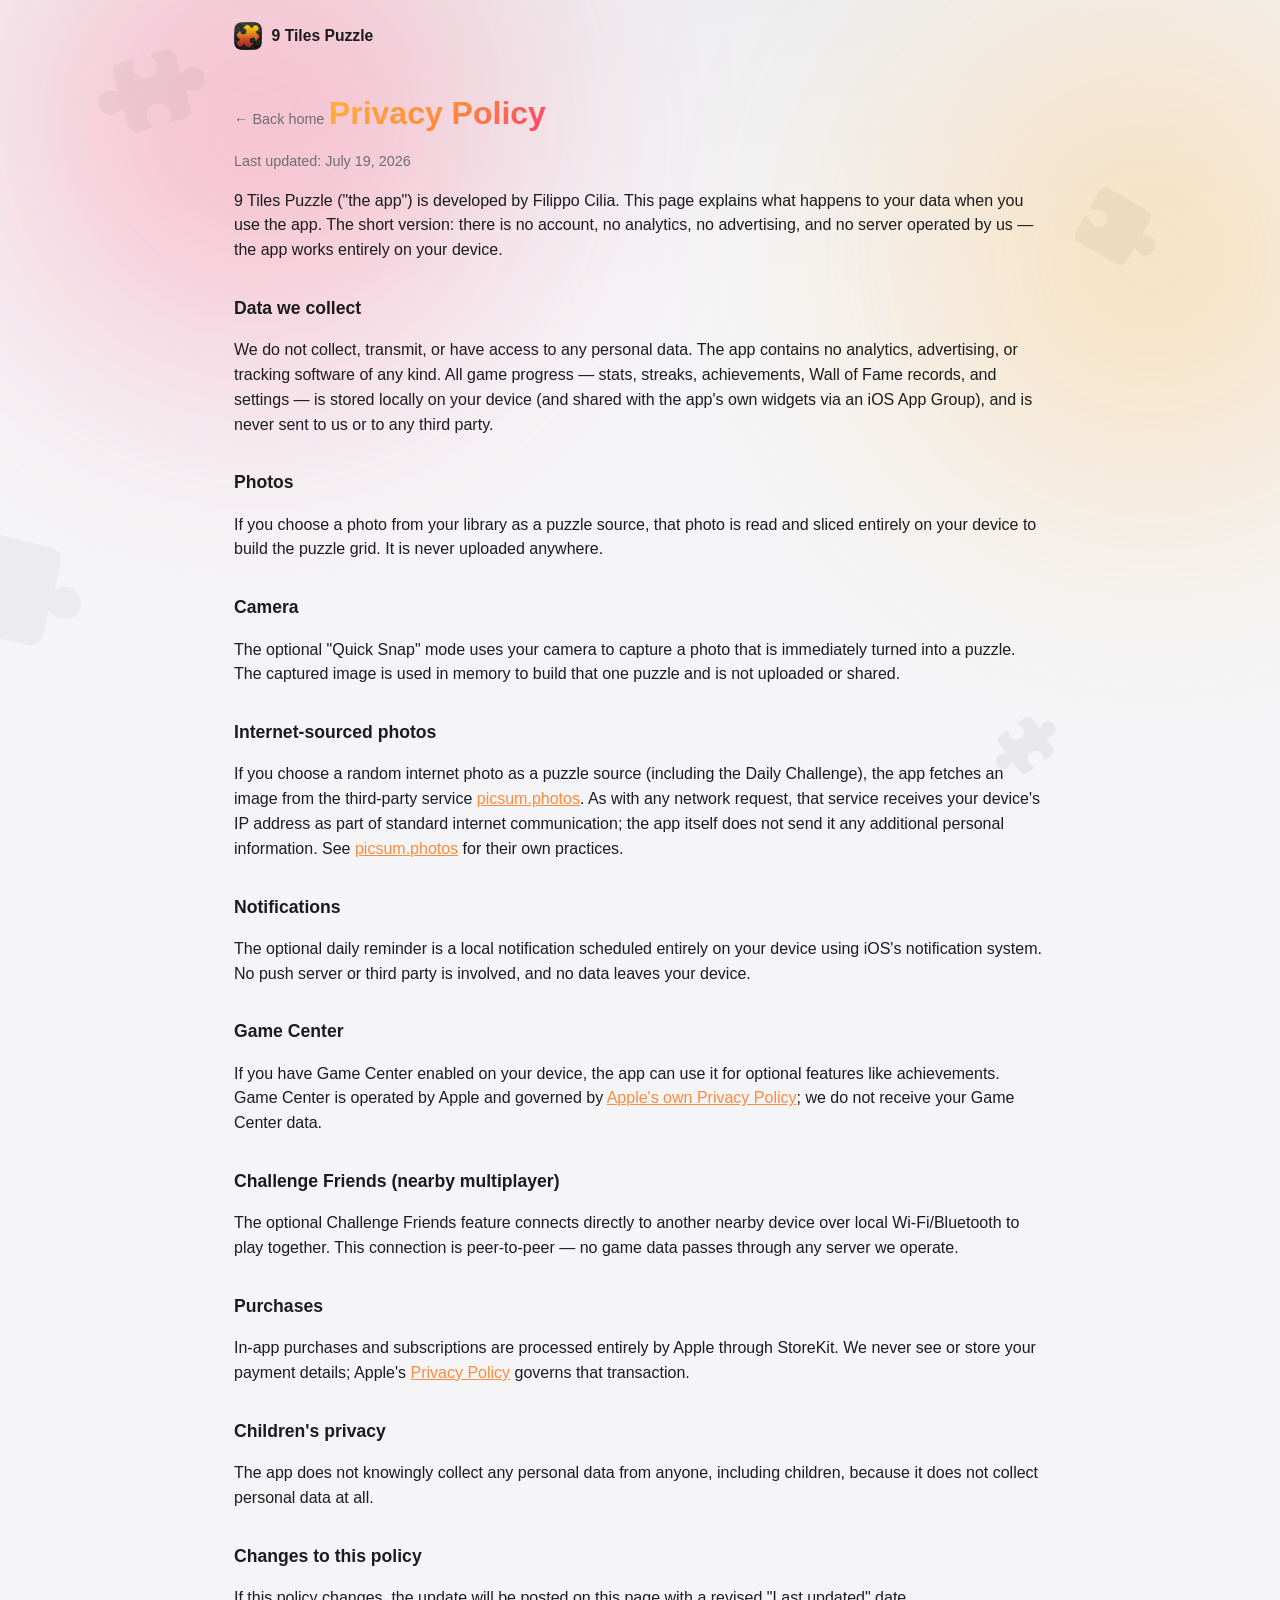
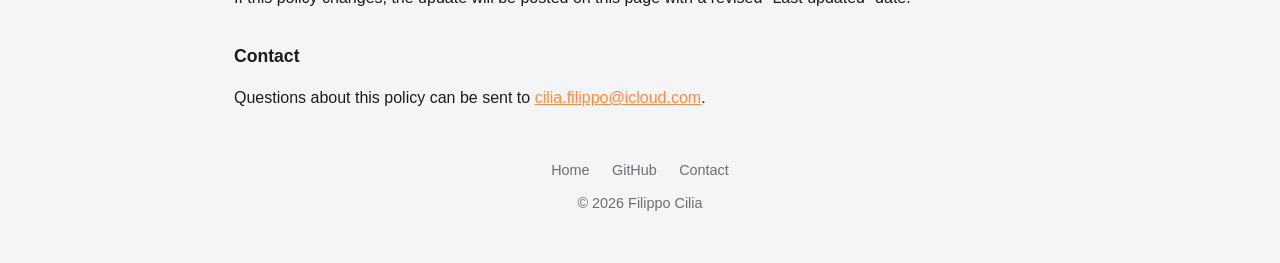
==== commit b848e8e4: "Redistribute puzzle piece shape variants across the page Shape assignment previously correlated with" ====
--- a/docs/privacy-policy.html
+++ b/docs/privacy-policy.html
@@ -12,7 +12,7 @@
   <div class="aurora" aria-hidden="true">
     <div class="piece" style="width:110px; height:110px; top:6%; left:8%; --piece-rotate:-16deg; --piece-opacity:0.05; --piece-duration:19s; --piece-delay:-2s;"></div>
     <div class="piece" style="width:80px; height:80px; top:22%; left:84%; --piece-rotate:30deg; --piece-opacity:0.06; --piece-duration:16s; --piece-delay:-6s; --piece-mask:var(--piece-svg-alt);"></div>
-    <div class="piece" style="width:130px; height:130px; top:60%; left:-4%; --piece-rotate:14deg; --piece-opacity:0.045; --piece-duration:21s; --piece-delay:-9s;"></div>
+    <div class="piece" style="width:130px; height:130px; top:60%; left:-4%; --piece-rotate:14deg; --piece-opacity:0.045; --piece-duration:21s; --piece-delay:-9s; --piece-mask:var(--piece-svg-alt);"></div>
     <div class="piece" style="width:70px; height:70px; top:80%; left:78%; --piece-rotate:-36deg; --piece-opacity:0.06; --piece-duration:14s; --piece-delay:-3s;"></div>
   </div>
 
